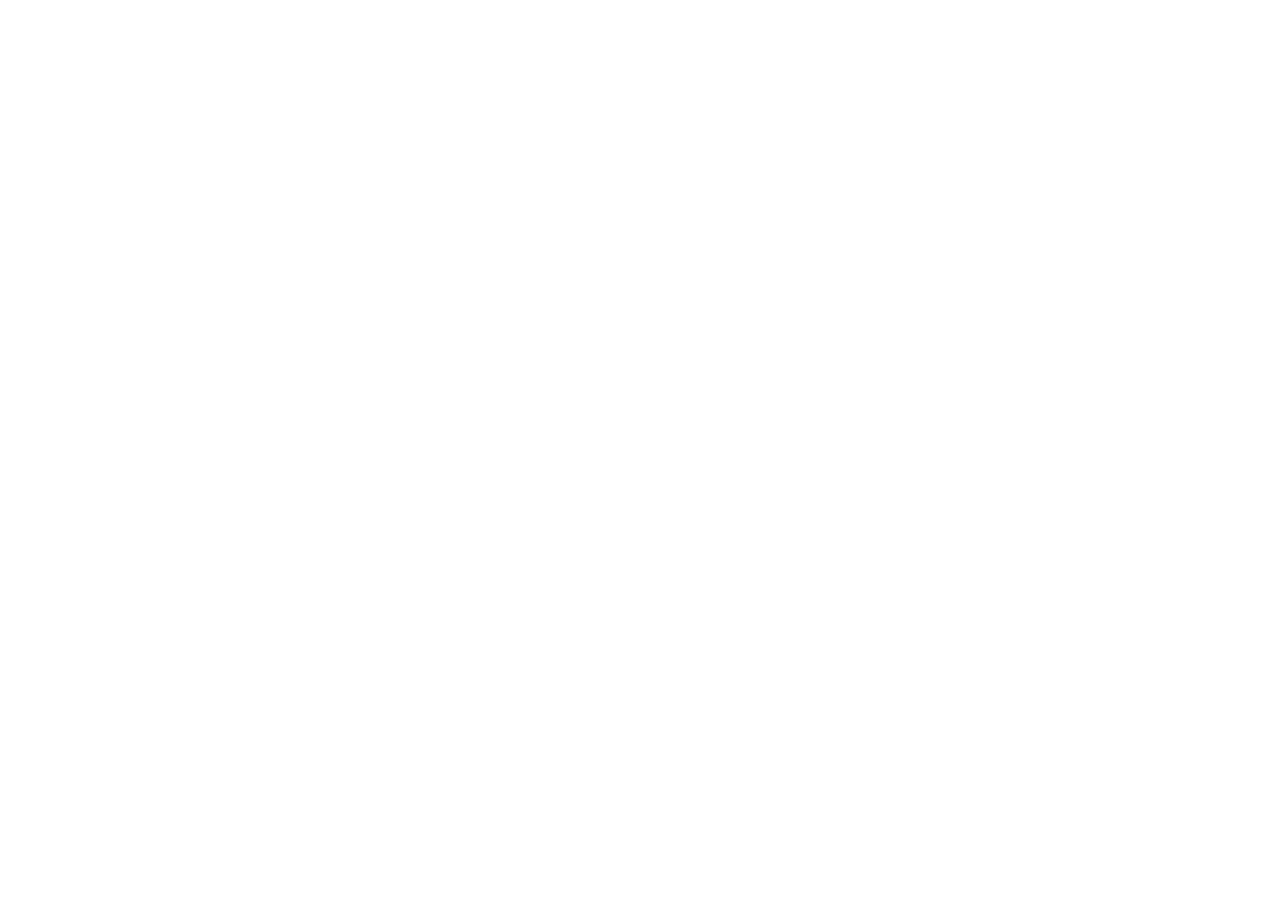
==== index.html @ 4d04b6d3 "refactored structure" ====
<!DOCTYPE html>
<html lang="en">
  <head>
    <meta charset="UTF-8" />
    <meta name="viewport" content="width=device-width, initial-scale=1.0" />
    <link rel="stylesheet" href="./style/main/style.css" />
    <title>Main</title>
  </head>
  <body></body>
</html>
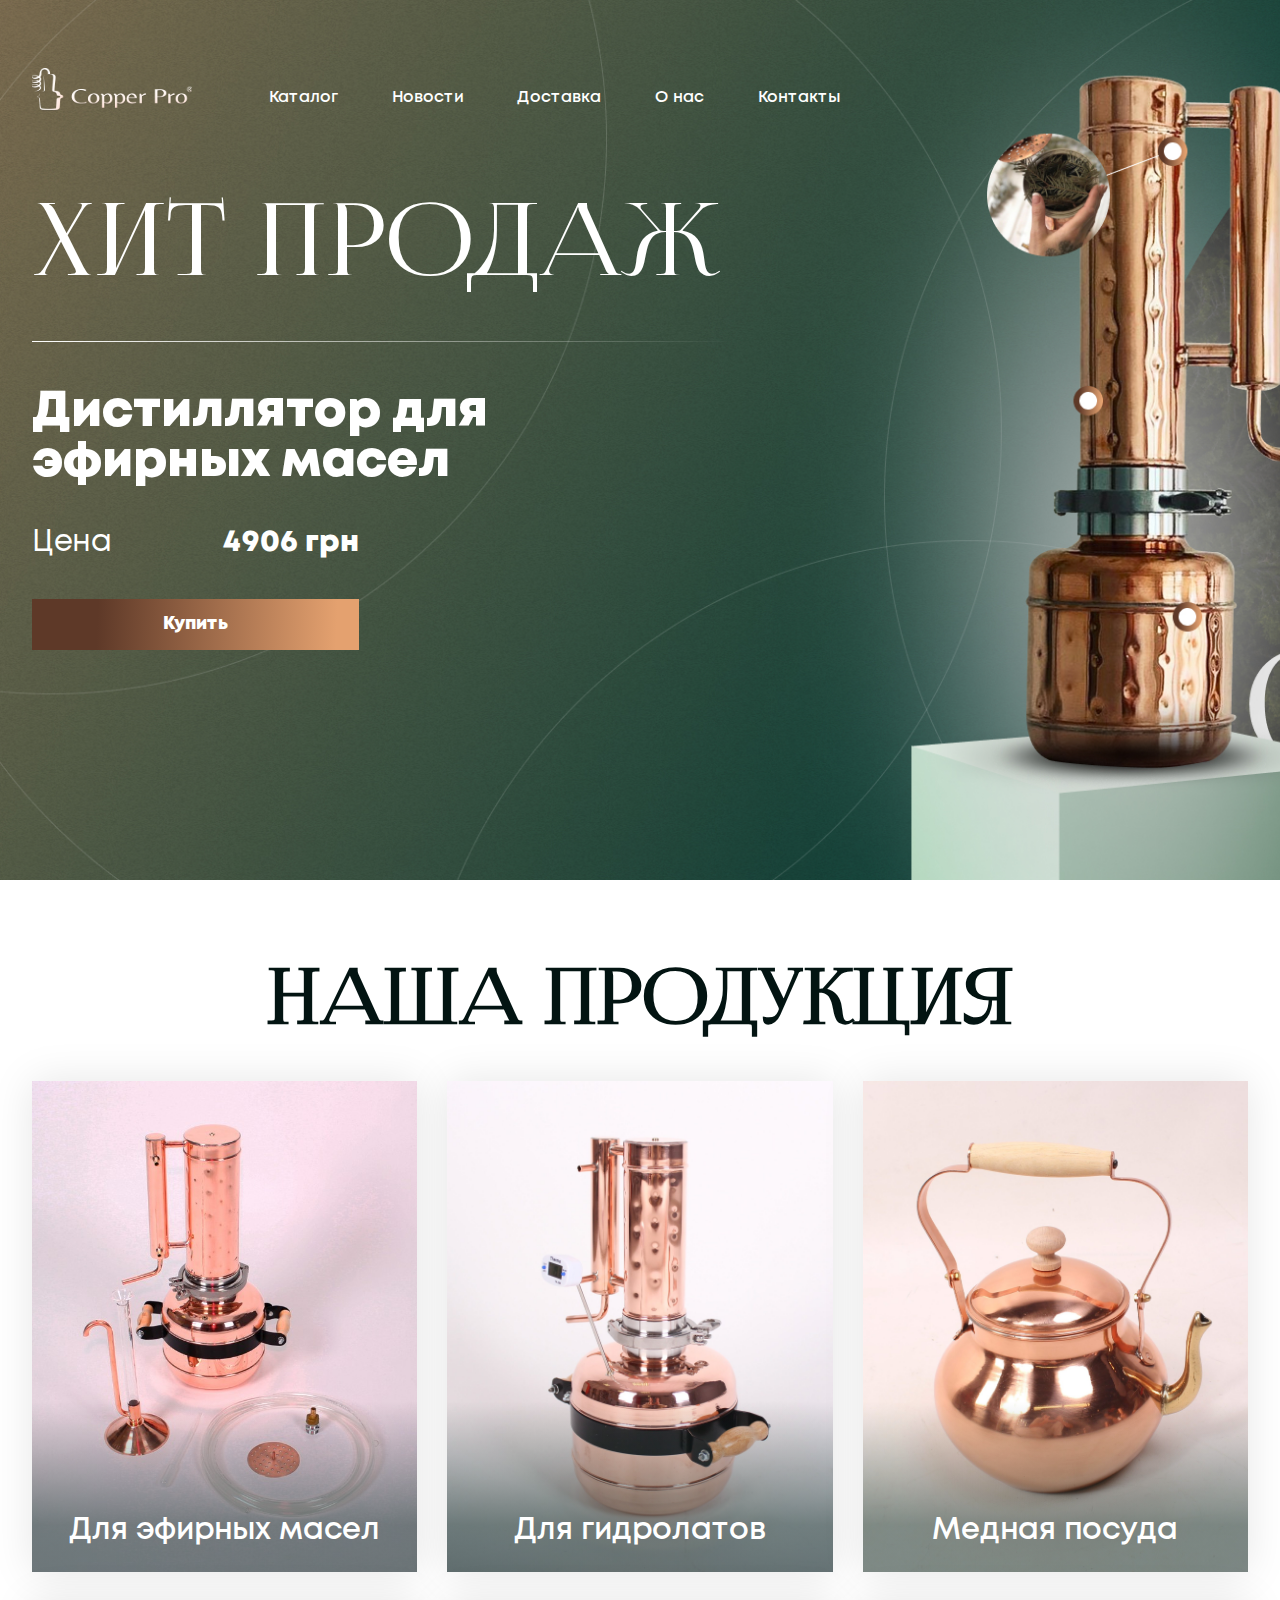
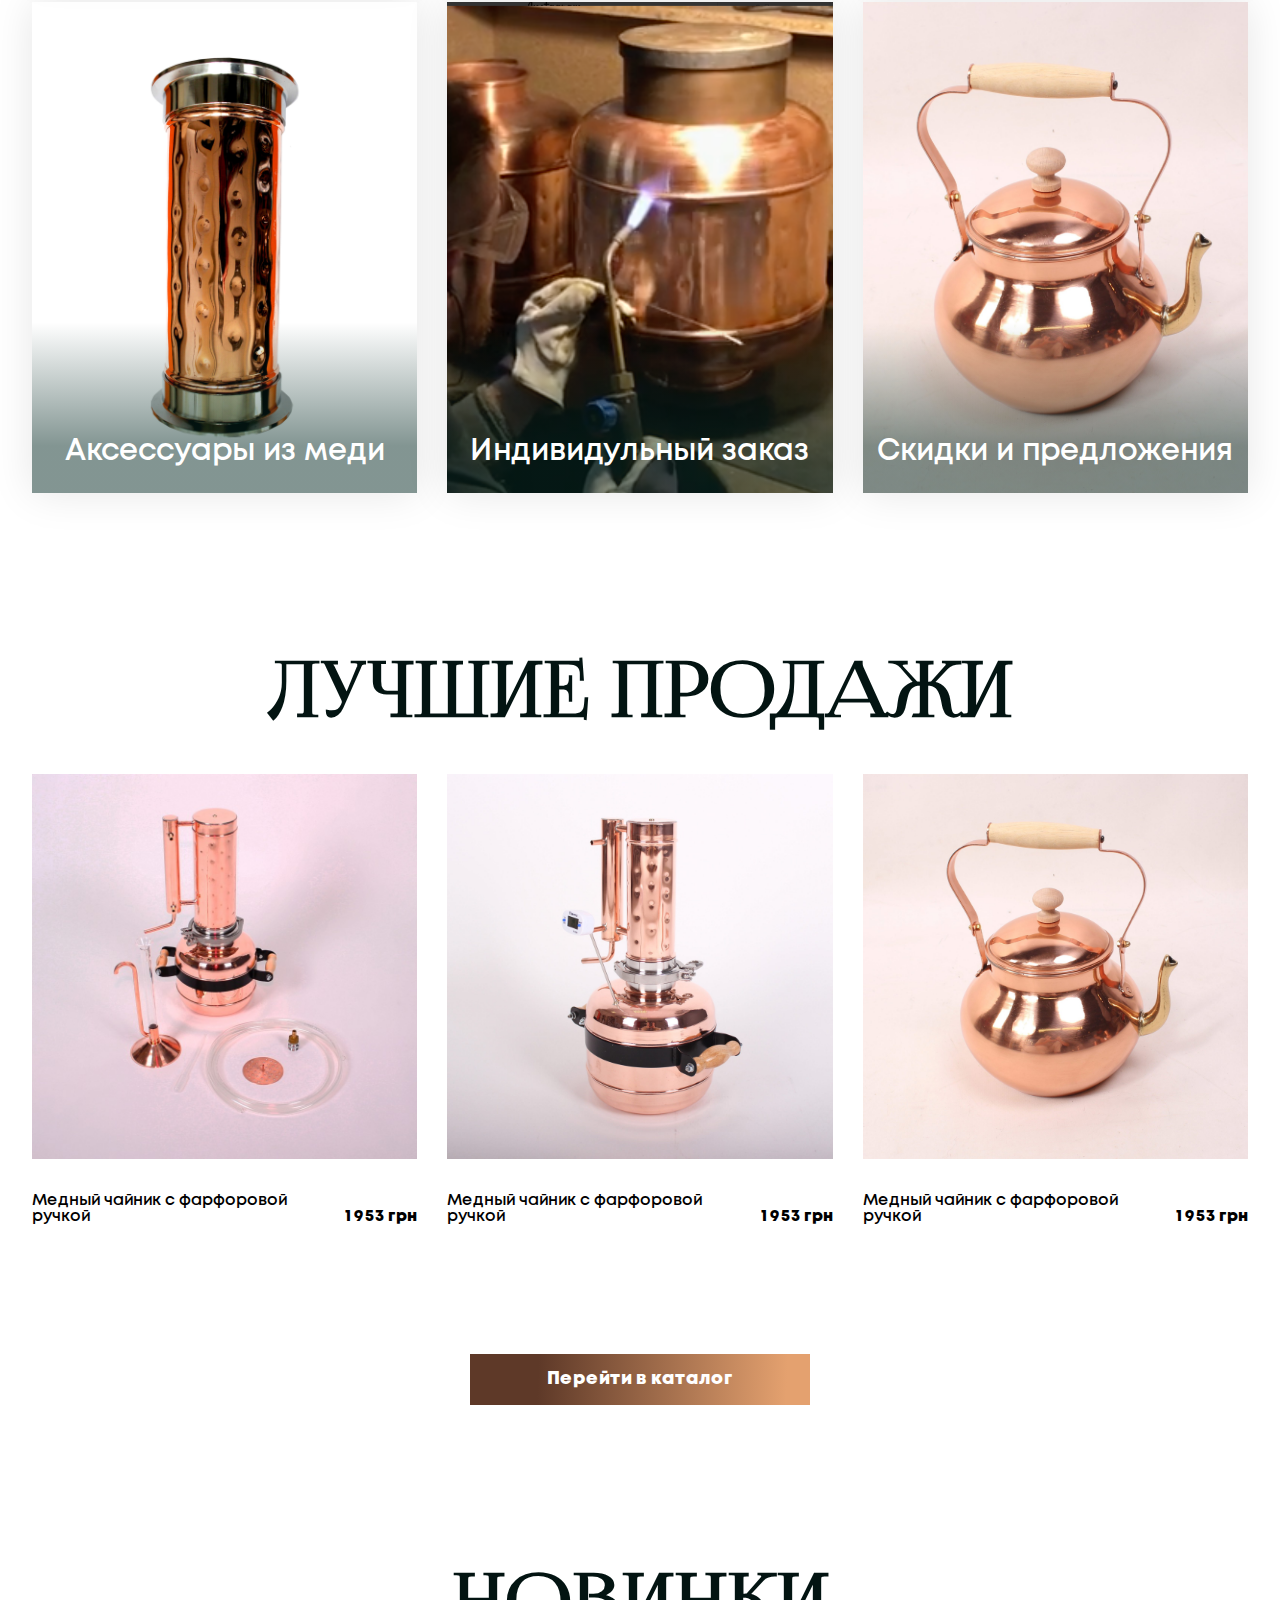
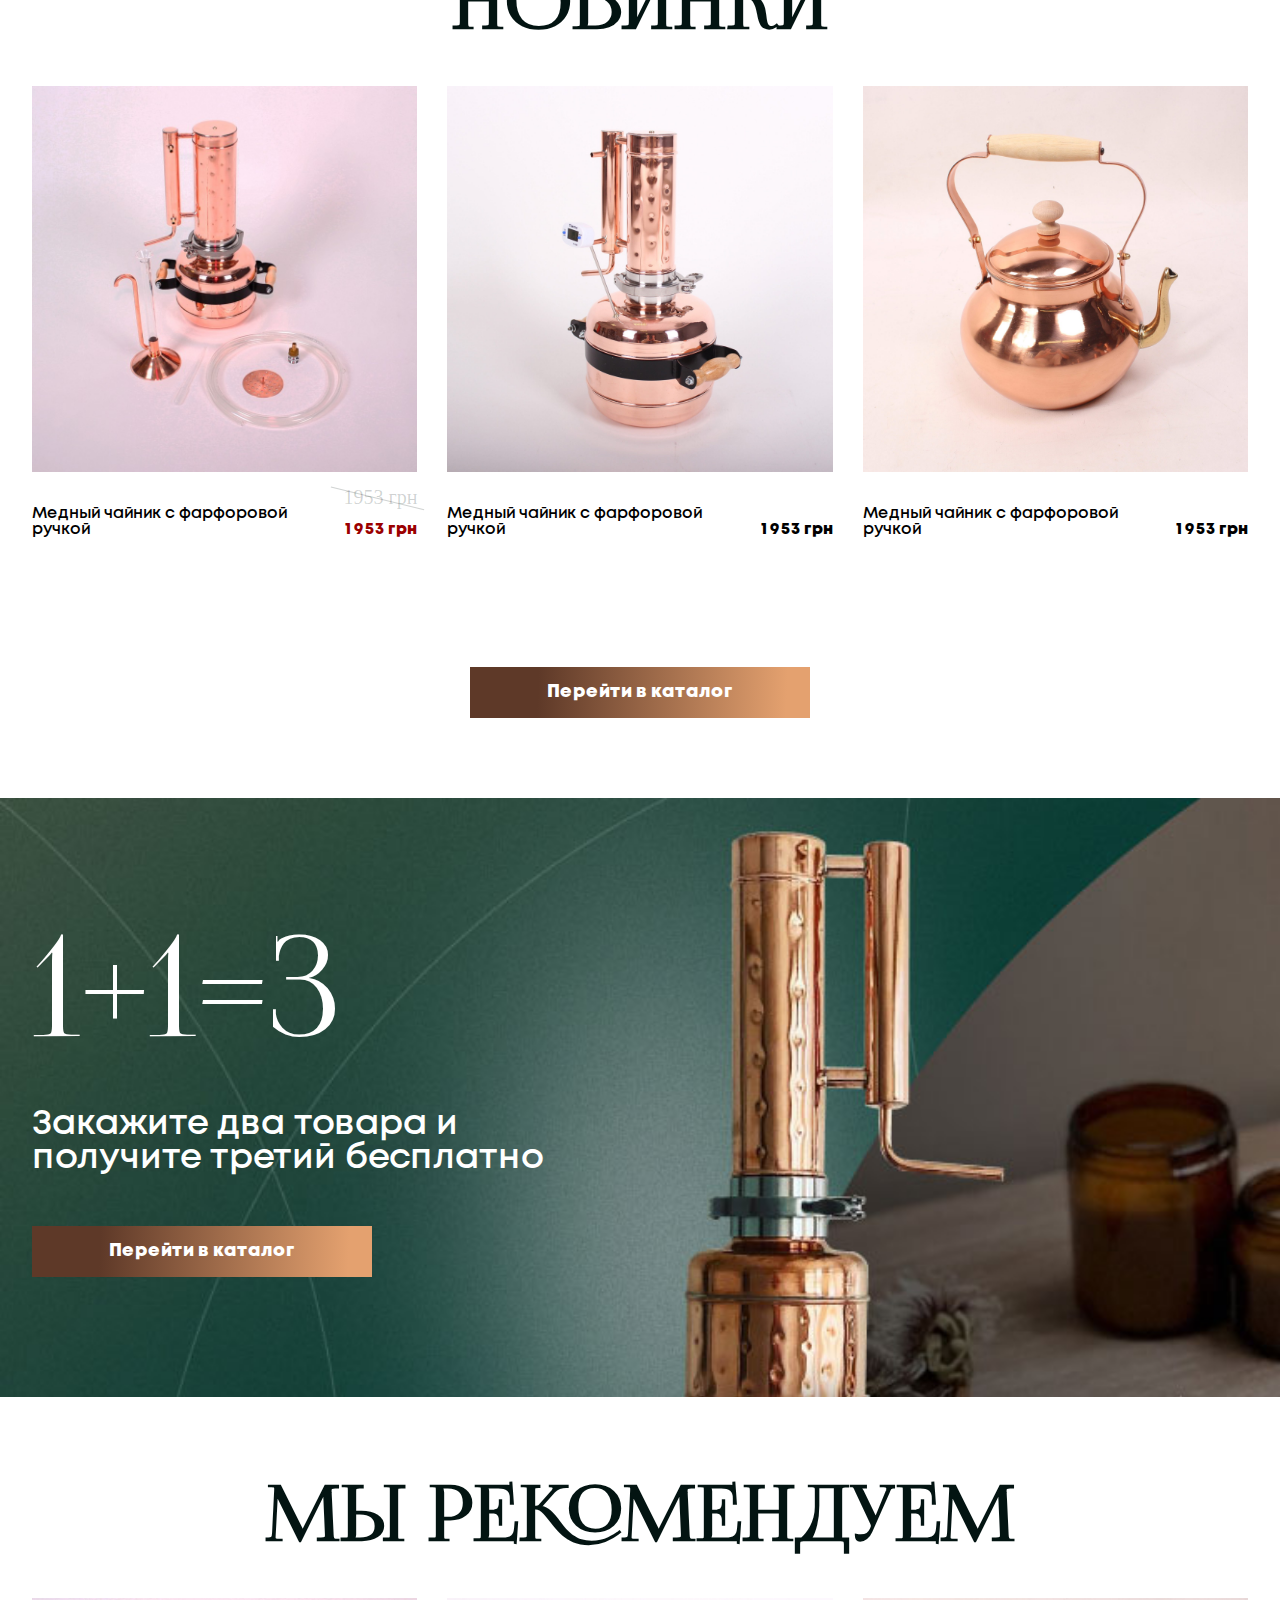
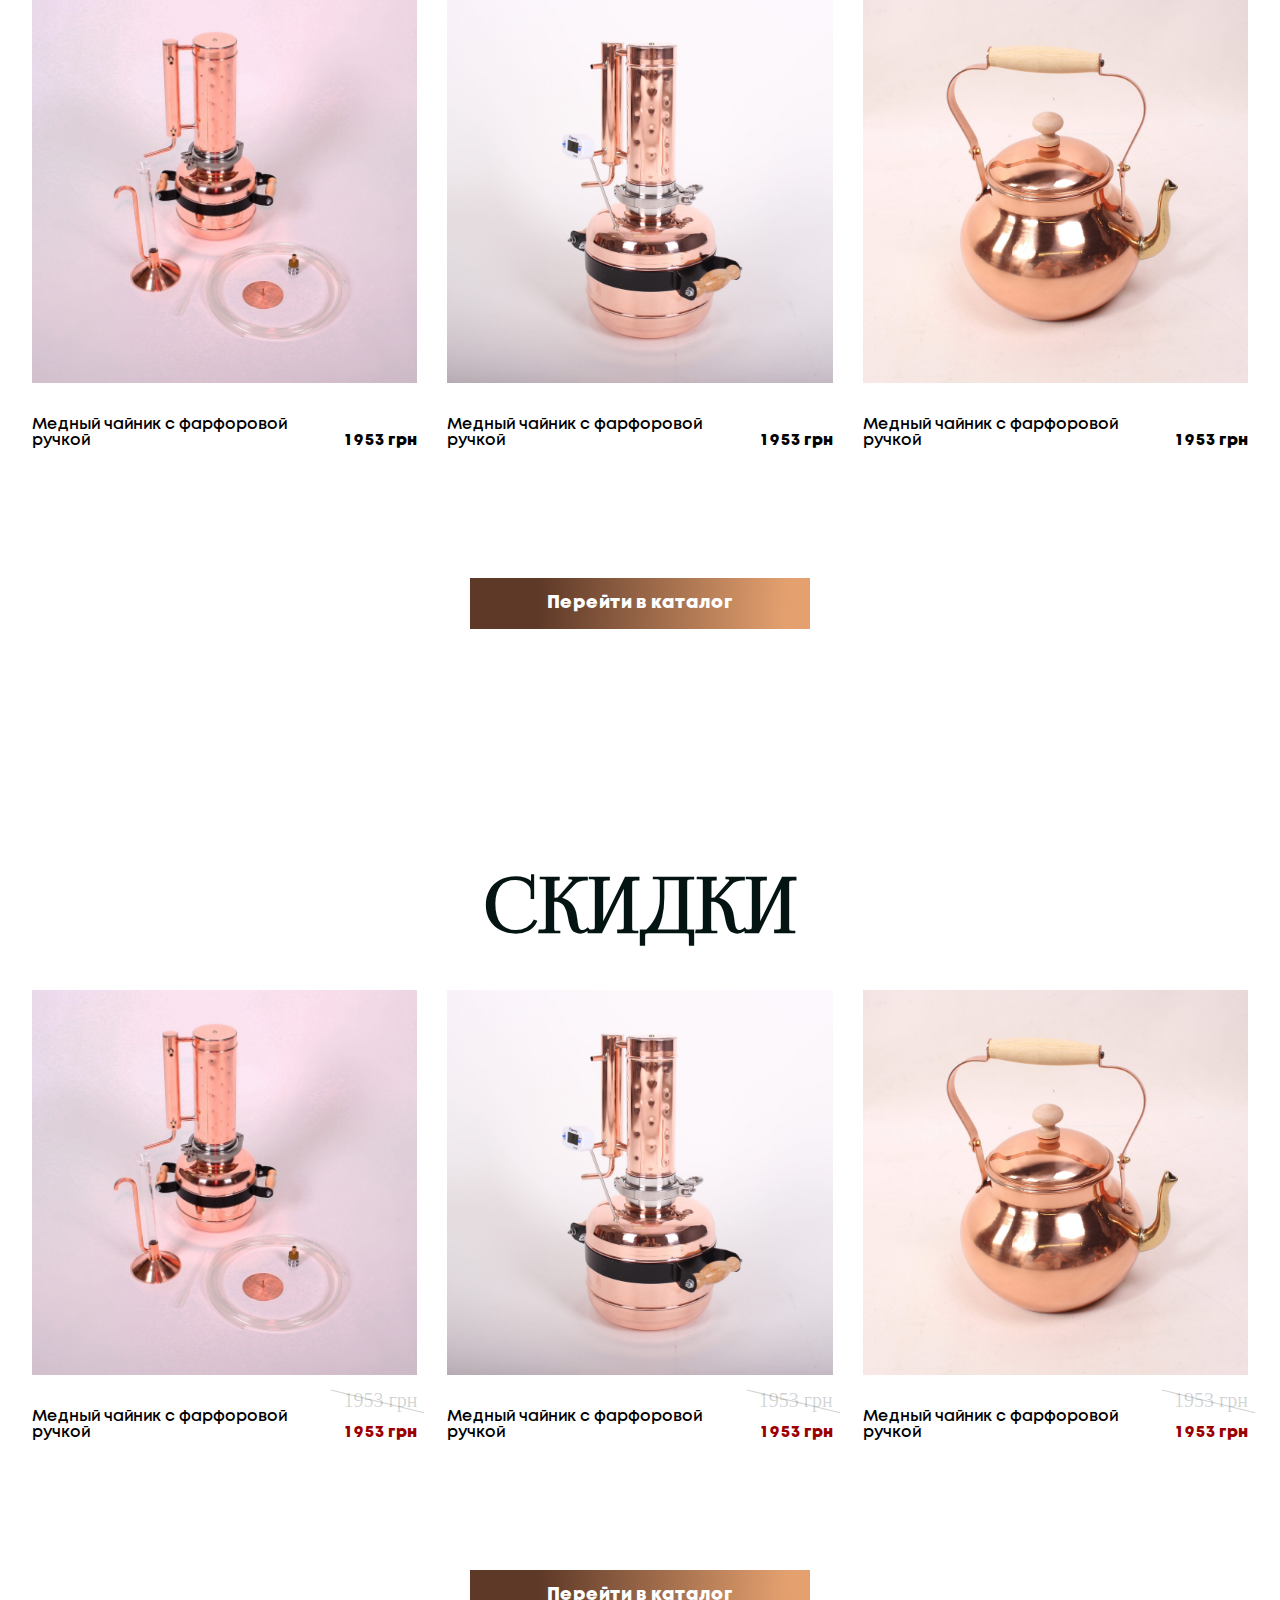
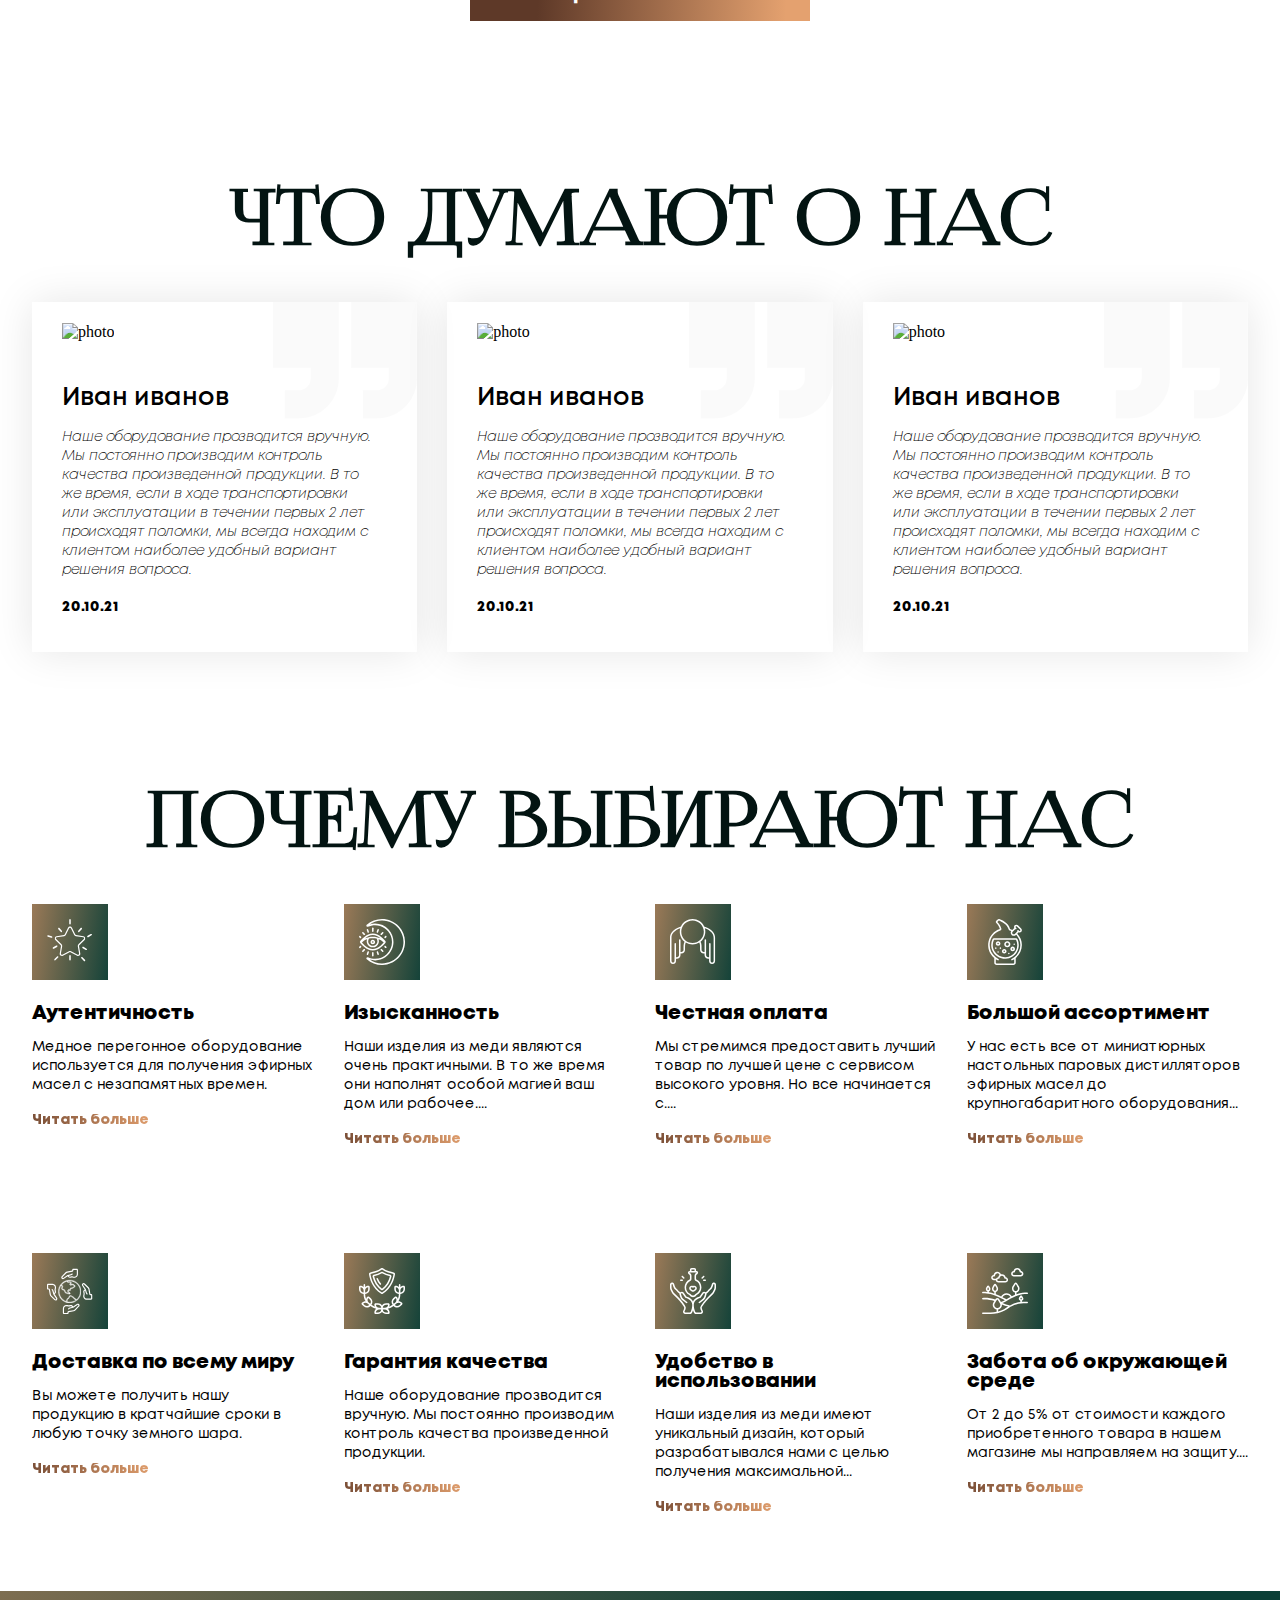
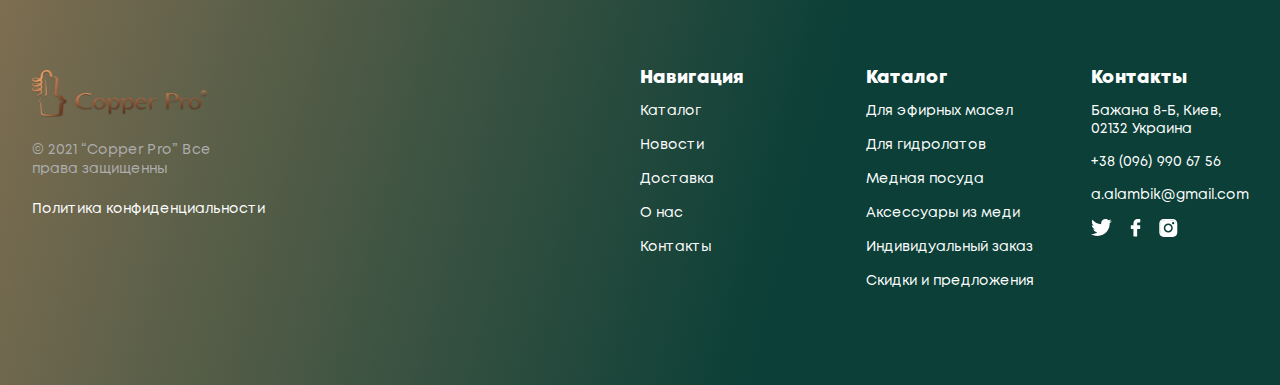
==== commit 47024e5c: "create index page" ====
--- a/index.html
+++ b/index.html
@@ -3,8 +3,440 @@
   <head>
     <meta charset="UTF-8" />
     <meta name="viewport" content="width=device-width, initial-scale=1.0" />
-    <link rel="stylesheet" href="./style/main/style.css" />
-    <title>Main</title>
+    <link rel="stylesheet" href="./assets/style/index/style.css" />
+    <title>Cooper Pro</title>
   </head>
-  <body></body>
+  <body>
+    <header>
+      <nav>
+        <div class="container">
+          <div class="logo">
+            <img src="./assets/image/index/logo-header.svg" alt="logo" />
+          </div>
+          <div class="menu">
+            <a href="#">Каталог</a>
+            <a href="#">Новости</a>
+            <a href="#">Доставка</a>
+            <a href="#">О нас</a>
+            <a href="#">Контакты</a>
+          </div>
+          <div class="burger button">
+            <a href="#"
+              ><img src="./assets/image/index/burger.svg" alt="photo" />
+            </a>
+          </div>
+        </div>
+      </nav>
+      <div class="container">
+        <div class="caption">
+          <div class="title">ХИТ ПРОДАЖ</div>
+          <div class="product">
+            <div class="name">Дистиллятор для эфирных масел</div>
+            <div class="info">
+              <div class="price">Цена <span>4906 грн</span></div>
+              <button class="button">Купить</button>
+            </div>
+          </div>
+        </div>
+      </div>
+    </header>
+    <main>
+      <section class="products">
+        <div class="title"><h2>Наша продукция</h2></div>
+        <div class="container">
+          <div class="catalog">
+            <a href="#"
+              ><img src="./assets/image/index/img1.png" alt="photo" /><span
+                >Для эфирных масел</span
+              ></a
+            >
+            <a href="#"
+              ><img src="./assets/image/index/img2.png" alt="" /><span
+                >Для гидролатов</span
+              ></a
+            >
+            <a href="#"
+              ><img src="./assets/image/index/img3.png" alt="" /><span
+                >Медная посуда</span
+              ></a
+            >
+            <a href="#"
+              ><img src="./assets/image/index/img4.png" alt="" /><span
+                >Аксессуары из меди</span
+              ></a
+            >
+            <a href="#"
+              ><img src="./assets/image/index/img5.png" alt="" /><span
+                >Индивидульный заказ</span
+              ></a
+            >
+            <a href="#"
+              ><img src="./assets/image/index/img3.png" alt="" /><span
+                >Скидки и предложения</span
+              ></a
+            >
+          </div>
+        </div>
+      </section>
+      <section class="sales sales_with_bg">
+        <div class="title"><h2>лучшие продажи</h2></div>
+        <div class="container">
+          <div class="product">
+            <div class="img">
+              <img src="./assets/image/index/img1.png" alt="photo" />
+            </div>
+            <div class="text">
+              <div class="name"><p>Медный чайник с фарфоровой ручкой</p></div>
+              <div class="cost"><p>1 953 грн</p></div>
+            </div>
+          </div>
+          <div class="product">
+            <div class="img">
+              <img src="./assets/image/index/img2.png" alt="photo" />
+            </div>
+            <div class="text">
+              <div class="name"><p>Медный чайник с фарфоровой ручкой</p></div>
+              <div class="cost"><p>1 953 грн</p></div>
+            </div>
+          </div>
+          <div class="product">
+            <div class="img">
+              <img src="./assets/image/index/img3.png" alt="photo" />
+            </div>
+            <div class="text">
+              <div class="name"><p>Медный чайник с фарфоровой ручкой</p></div>
+              <div class="cost"><p>1 953 грн</p></div>
+            </div>
+          </div>
+          <div class="button">
+            <a href="#">Перейти в каталог</a>
+          </div>
+        </div>
+      </section>
+      <section class="sales">
+        <div class="title"><h2>новинки</h2></div>
+        <div class="container">
+          <div class="product">
+            <div class="img">
+              <img src="./assets/image/index/img1.png" alt="photo" />
+            </div>
+            <div class="text">
+              <div class="oldPrice">1953 грн</div>
+              <div class="name"><p>Медный чайник с фарфоровой ручкой</p></div>
+              <div class="cost sale"><p>1 953 грн</p></div>
+            </div>
+          </div>
+          <div class="product">
+            <div class="img">
+              <img src="./assets/image/index/img2.png" alt="photo" />
+            </div>
+            <div class="text">
+              <div class="name"><p>Медный чайник с фарфоровой ручкой</p></div>
+              <div class="cost"><p>1 953 грн</p></div>
+            </div>
+          </div>
+          <div class="product">
+            <div class="img">
+              <img src="./assets/image/index/img3.png" alt="photo" />
+            </div>
+            <div class="text">
+              <div class="name"><p>Медный чайник с фарфоровой ручкой</p></div>
+              <div class="cost"><p>1 953 грн</p></div>
+            </div>
+          </div>
+          <div class="button">
+            <a href="#">Перейти в каталог</a>
+          </div>
+        </div>
+      </section>
+      <section class="banner-offer">
+        <div class="container">
+          <div class="caption">1+1=3</div>
+          <div class="text">
+            <p>Закажите два товара и получите третий бесплатно</p>
+          </div>
+          <div class="button">
+            <a href="#">Перейти в каталог</a>
+          </div>
+        </div>
+      </section>
+      <section class="sales">
+        <div class="title"><h2>мы рекомендуем</h2></div>
+        <div class="container">
+          <div class="product">
+            <div class="img">
+              <img src="./assets/image/index/img1.png" alt="photo" />
+            </div>
+            <div class="text">
+              <div class="name"><p>Медный чайник с фарфоровой ручкой</p></div>
+              <div class="cost"><p>1 953 грн</p></div>
+            </div>
+          </div>
+          <div class="product">
+            <div class="img">
+              <img src="./assets/image/index/img2.png" alt="photo" />
+            </div>
+            <div class="text">
+              <div class="name"><p>Медный чайник с фарфоровой ручкой</p></div>
+              <div class="cost"><p>1 953 грн</p></div>
+            </div>
+          </div>
+          <div class="product">
+            <div class="img">
+              <img src="./assets/image/index/img3.png" alt="photo" />
+            </div>
+            <div class="text">
+              <div class="name"><p>Медный чайник с фарфоровой ручкой</p></div>
+              <div class="cost"><p>1 953 грн</p></div>
+            </div>
+          </div>
+          <div class="button">
+            <a href="#">Перейти в каталог</a>
+          </div>
+        </div>
+      </section>
+      <section class="sales sales_with_bg">
+        <div class="title"><h2>скидки</h2></div>
+        <div class="container">
+          <div class="product">
+            <div class="img">
+              <img src="./assets/image/index/img1.png" alt="photo" />
+            </div>
+
+            <div class="text">
+              <div class="oldPrice">1953 грн</div>
+              <div class="name"><p>Медный чайник с фарфоровой ручкой</p></div>
+              <div class="cost sale"><p>1 953 грн</p></div>
+            </div>
+          </div>
+          <div class="product">
+            <div class="img">
+              <img src="./assets/image/index/img2.png" alt="photo" />
+            </div>
+
+            <div class="text">
+              <div class="oldPrice">1953 грн</div>
+              <div class="name"><p>Медный чайник с фарфоровой ручкой</p></div>
+              <div class="cost sale"><p>1 953 грн</p></div>
+            </div>
+          </div>
+          <div class="product">
+            <div class="img">
+              <img src="./assets/image/index/img3.png" alt="photo" />
+            </div>
+
+            <div class="text">
+              <div class="oldPrice">1953 грн</div>
+              <div class="name"><p>Медный чайник с фарфоровой ручкой</p></div>
+              <div class="cost sale"><p>1 953 грн</p></div>
+            </div>
+          </div>
+          <div class="button">
+            <a href="#">Перейти в каталог</a>
+          </div>
+        </div>
+      </section>
+      <section class="testimonials">
+        <div class="title"><h2>что думают о нас</h2></div>
+        <div class="container">
+          <div class="testimonial">
+            <div class="photo">
+              <img src="./assets/image/index/testimonial.jpeg" alt="photo" />
+            </div>
+            <p>Иван иванов</p>
+            <span
+              >Наше оборудование прозводится вручную. Мы постоянно производим
+              контроль качества произведенной продукции. В то же время, если в
+              ходе транспортировки или эксплуатации в течении первых 2 лет
+              происходят поломки, мы всегда находим с клиентом наиболее удобный
+              вариант решения вопроса.
+            </span>
+            <div class="data"><p>20.10.21</p></div>
+          </div>
+          <div class="testimonial">
+            <div class="photo">
+              <img src="./assets/image/index/testimonial.jpeg" alt="photo" />
+            </div>
+            <p>Иван иванов</p>
+            <span
+              >Наше оборудование прозводится вручную. Мы постоянно производим
+              контроль качества произведенной продукции. В то же время, если в
+              ходе транспортировки или эксплуатации в течении первых 2 лет
+              происходят поломки, мы всегда находим с клиентом наиболее удобный
+              вариант решения вопроса.
+            </span>
+            <div class="data"><p>20.10.21</p></div>
+          </div>
+          <div class="testimonial">
+            <div class="photo">
+              <img src="./assets/image/index/testimonial.jpeg" alt="photo" />
+            </div>
+            <p>Иван иванов</p>
+            <span
+              >Наше оборудование прозводится вручную. Мы постоянно производим
+              контроль качества произведенной продукции. В то же время, если в
+              ходе транспортировки или эксплуатации в течении первых 2 лет
+              происходят поломки, мы всегда находим с клиентом наиболее удобный
+              вариант решения вопроса.
+            </span>
+            <div class="data"><p>20.10.21</p></div>
+          </div>
+        </div>
+      </section>
+      <section class="why">
+        <div class="title"><h2>почему выбирают нас</h2></div>
+        <div class="container">
+          <div class="group">
+            <div class="img">
+              <img src="./assets/image/index/why1.svg" alt="photo" />
+            </div>
+            <p>Аутентичность</p>
+            <span
+              >Медное перегонное оборудование используется для получения эфирных
+              масел с незапамятных времен.</span
+            >
+            <div class="link">
+              <a href="#">Читать больше</a>
+            </div>
+          </div>
+          <div class="group">
+            <div class="img">
+              <img src="./assets/image/index/why2.svg" alt="photo" />
+            </div>
+            <p>Изысканность</p>
+            <span
+              >Наши изделия из меди являются очень практичными. В то же время
+              они наполнят особой магией ваш дом или рабочее....</span
+            >
+            <div class="link">
+              <a href="#">Читать больше</a>
+            </div>
+          </div>
+          <div class="group">
+            <div class="img">
+              <img src="./assets/image/index/why3.svg" alt="photo" />
+            </div>
+            <p>Честная оплата</p>
+            <span
+              >Мы стремимся предоставить лучший товар по лучшей цене с сервисом
+              высокого уровня. Но все начинается c....
+            </span>
+            <div class="link">
+              <a href="#">Читать больше</a>
+            </div>
+          </div>
+          <div class="group">
+            <div class="img">
+              <img src="./assets/image/index/why4.svg" alt="photo" />
+            </div>
+            <p>Большой ассортимент</p>
+            <span
+              >У нас есть все от миниатюрных настольных паровых дистилляторов
+              эфирных масел до крупногабаритного оборудования...
+            </span>
+            <div class="link">
+              <a href="#">Читать больше</a>
+            </div>
+          </div>
+          <div class="group">
+            <div class="img">
+              <img src="./assets/image/index/why5.svg" alt="photo" />
+            </div>
+            <p>Доставка по всему миру</p>
+            <span
+              >Вы можете получить нашу продукцию в кратчайшие сроки в любую
+              точку земного шара.
+            </span>
+            <div class="link">
+              <a href="#">Читать больше</a>
+            </div>
+          </div>
+          <div class="group">
+            <div class="img">
+              <img src="./assets/image/index/why6.svg" alt="photo" />
+            </div>
+            <p>Гарантия качества</p>
+            <span
+              >Наше оборудование прозводится вручную. Мы постоянно производим
+              контроль качества произведенной продукции.
+            </span>
+            <div class="link">
+              <a href="#">Читать больше</a>
+            </div>
+          </div>
+          <div class="group">
+            <div class="img">
+              <img src="./assets/image/index/why7.svg" alt="photo" />
+            </div>
+            <p>Удобство в использовании</p>
+            <span
+              >Наши изделия из меди имеют уникальный дизайн, который
+              разрабатывался нами с целью получения максимальной...</span
+            >
+            <div class="link">
+              <a href="#">Читать больше</a>
+            </div>
+          </div>
+          <div class="group">
+            <div class="img">
+              <img src="./assets/image/index/why8.svg" alt="photo" />
+            </div>
+            <p>Забота об окружающей среде</p>
+            <span
+              >От 2 до 5% от стоимости каждого приобретенного товара в нашем
+              магазине мы направляем на защиту....
+            </span>
+            <div class="link">
+              <a href="#">Читать больше</a>
+            </div>
+          </div>
+        </div>
+      </section>
+    </main>
+    <footer>
+      <div class="container">
+        <div class="logo">
+          <div class="img">
+            <img src="./assets/image/index/logo.png" alt="logo" />
+          </div>
+          <div class="text"><p>© 2021 “Copper Pro” Все права защищенны</p></div>
+          <div class="link"><a href="#">Политика конфиденциальности</a></div>
+        </div>
+        <div class="nav">
+          <p>Навигация</p>
+          <a href="#">Каталог</a>
+          <a href="#">Новости</a>
+          <a href="#">Доставка</a>
+          <a href="#">О нас</a>
+          <a href="#">Контакты</a>
+        </div>
+        <div class="catalog">
+          <p>Каталог</p>
+          <a href="#">Для эфирных масел</a>
+          <a href="#">Для гидролатов</a>
+          <a href="#">Медная посуда</a>
+          <a href="#">Аксессуары из меди</a>
+          <a href="#">Индивидуальный заказ</a>
+          <a href="#">Скидки и предложения</a>
+        </div>
+        <div class="contacts">
+          <p>Контакты</p>
+          <span>Бажана 8-Б, Киев, 02132 Украина</span>
+          <span>+38 (096) 990 67 56</span>
+          <span>a.alambik@gmail.com</span>
+          <div class="social">
+            <a href="#"
+              ><img src="./assets/image/index/twit.svg" alt="photo"
+            /></a>
+            <a href="#"
+              ><img src="./assets/image/index/facebook.svg" alt="photo"
+            /></a>
+            <a href="#"
+              ><img src="./assets/image/index/inst.svg" alt="photo"
+            /></a>
+          </div>
+        </div>
+      </div>
+    </footer>
+  </body>
 </html>
--- a/assets/style/index/style.css
+++ b/assets/style/index/style.css
@@ -0,0 +1,819 @@
+@font-face {
+  font-family: "Mont";
+  src: url(../../fonts/Mont/Mont-Regular.ttf) format("truetype");
+  font-weight: normal;
+  font-style: normal;
+}
+@font-face {
+  font-family: "Mont";
+  src: url(../../fonts/Mont/Mont-Light.ttf) format("truetype");
+  font-weight: 300;
+  font-style: normal;
+}
+@font-face {
+  font-family: "Mont";
+  src: url(../../fonts/Mont/Mont-LightItalic.ttf) format("truetype");
+  font-weight: 300;
+  font-style: italic;
+}
+@font-face {
+  font-family: "Mont";
+  font-weight: 600;
+  font-style: normal;
+  src: url(../../fonts/Mont/Mont-SemiBold.ttf) format("truetype");
+}
+@font-face {
+  font-family: "Mont";
+  font-weight: 800;
+  font-style: normal;
+  src: url(../../fonts/Mont/Mont-Heavy.ttf) format("truetype");
+}
+@font-face {
+  font-family: "Mont";
+  font-weight: bold;
+  font-style: normal;
+  src: url(../../fonts/Mont/Mont-Bold.ttf) format("truetype");
+}
+@font-face {
+  font-family: "Lighthaus";
+  font-weight: 400;
+  font-style: normal;
+  src: url(../../fonts/lighthaus/Lighthaus.ttf) format("truetype");
+}
+header {
+  background: url("../../image/index/banner-bg.jpeg") no-repeat;
+  background-size: cover;
+  padding-top: 68px;
+}
+@media (max-width: 600px) {
+  header {
+    padding-top: 30px;
+    background: url("../../image/index/mobile-banner-bg.jpeg") no-repeat;
+    background-size: 100%;
+    background-position: bottom;
+  }
+}
+header nav .container {
+  display: flex;
+  align-items: center;
+}
+@media (max-width: 900px) {
+  header nav .container {
+    justify-content: space-between;
+  }
+}
+header nav .container .logo {
+  width: 160px;
+  height: 43px;
+  margin-right: 77px;
+}
+header nav .container .logo img {
+  width: 100%;
+  height: 100%;
+  background-size: cover;
+  background-repeat: no-repeat;
+}
+header nav .container .menu {
+  padding-top: 15px;
+}
+@media (max-width: 900px) {
+  header nav .container .menu {
+    display: none;
+  }
+}
+header nav .container .menu a {
+  text-decoration: none;
+  color: white;
+  margin-right: 50px;
+  font-family: "Mont";
+  font-size: 16px;
+  line-height: 15px;
+  font-weight: 600;
+}
+header nav .container .menu a:hover {
+  cursor: pointer;
+  text-decoration: underline;
+  color: transparent;
+  -webkit-background-clip: text;
+  background-clip: text;
+  background-image: linear-gradient(92.09deg, #5e3928 -79.4%, #e4a16f 84.12%);
+}
+header nav .container .burger {
+  display: none;
+}
+@media (max-width: 900px) {
+  header nav .container .burger {
+    display: block;
+    background-image: linear-gradient(92.09deg, #5e3928 -79.4%, #e4a16f 84.12%);
+    padding: 8px 20px 8px 10px;
+    margin-right: -11px;
+  }
+  header nav .container .burger img {
+    width: 20px;
+    height: 20px;
+  }
+}
+header .caption {
+  max-width: 700px;
+  padding-bottom: 230px;
+}
+@media (max-width: 600px) {
+  header .caption {
+    padding-bottom: 353px;
+    max-width: 230px;
+  }
+}
+header .caption .button {
+  display: block;
+  width: 100%;
+  text-decoration: none;
+  font-family: "Mont";
+  font-size: 18px;
+  line-height: 17px;
+  font-weight: 800;
+  text-align: center;
+  color: white;
+  padding: 17px 77px;
+  background: linear-gradient(92.18deg, #5e3928 20.13%, #e4a16f 92.93%);
+  border: none;
+}
+@media (max-width: 600px) {
+  header .caption .button {
+    max-width: 155px;
+    display: flex;
+    align-items: center;
+    justify-content: center;
+  }
+}
+header .caption .title {
+  padding-bottom: 50px;
+  text-align: left;
+  color: white;
+  font-family: "Lighthaus";
+  font-size: 100px;
+  line-height: 1;
+  font-weight: 400;
+  border-bottom: 1px solid;
+  border-image-source: linear-gradient(90deg, #ffffff -0.02%, rgba(255, 255, 255, 0) 100.02%);
+  border-image-slice: 1;
+}
+@media (max-width: 1024px) {
+  header .caption .title {
+    font-family: "Lighthaus";
+    font-size: 60px;
+    line-height: 69px;
+    font-weight: 400;
+  }
+}
+@media (max-width: 600px) {
+  header .caption .title {
+    font-family: "Lighthaus";
+    font-size: 30px;
+    line-height: 34px;
+    font-weight: 400;
+    padding: 55px 0 20px 0;
+    margin-bottom: 15px;
+  }
+}
+header .caption .product .name {
+  font-family: "Mont";
+  font-size: 50px;
+  line-height: 1;
+  font-weight: 800;
+  color: white;
+  margin-bottom: 40px;
+}
+@media (max-width: 1024px) {
+  header .caption .product .name {
+    font-family: "Mont";
+    font-size: 30px;
+    line-height: 38px;
+    font-weight: 800;
+    max-width: 357px;
+  }
+}
+@media (max-width: 600px) {
+  header .caption .product .name {
+    font-family: "Mont";
+    font-size: 20px;
+    line-height: 25px;
+    font-weight: 800;
+    max-width: 188px;
+    margin-bottom: 15px;
+  }
+}
+header .caption .product .info {
+  max-width: 327px;
+}
+@media (max-width: 600px) {
+  header .caption .product .info {
+    max-width: 250px;
+  }
+}
+header .caption .product .info .price {
+  display: flex;
+  justify-content: space-between;
+  align-items: center;
+  width: 100%;
+  margin-bottom: 41px;
+  color: white;
+  font-family: "Mont";
+  font-size: 30px;
+  line-height: 1;
+  font-weight: 400;
+}
+@media (max-width: 1024px) {
+  header .caption .product .info .price {
+    font-family: "Mont";
+    font-size: 24px;
+    line-height: 23px;
+    font-weight: 300;
+  }
+}
+@media (max-width: 600px) {
+  header .caption .product .info .price {
+    font-family: "Mont";
+    font-size: 16px;
+    line-height: 15px;
+    font-weight: 300;
+  }
+}
+header .caption .product .info .price span {
+  margin-left: 109px;
+  font-family: "Mont";
+  font-size: 30px;
+  line-height: 1;
+  font-weight: 800;
+}
+@media (max-width: 1024px) {
+  header .caption .product .info .price span {
+    font-family: "Mont";
+    font-size: 24px;
+    line-height: 23px;
+    font-weight: 800;
+  }
+}
+@media (max-width: 600px) {
+  header .caption .product .info .price span {
+    font-family: "Mont";
+    font-size: 16px;
+    line-height: 15px;
+    font-weight: 800;
+  }
+}
+
+main .products .catalog {
+  display: grid;
+  grid-template-columns: repeat(3, 1fr);
+  gap: 30px;
+  margin-bottom: 80px;
+}
+@media (max-width: 600px) {
+  main .products .catalog {
+    grid-template-columns: repeat(2, 1fr);
+    gap: 20px;
+    margin-bottom: 40px;
+  }
+}
+main .products .catalog a {
+  box-shadow: 0px 0px 40px 0px rgba(0, 0, 0, 0.1019607843);
+  transition: 0.3s;
+  position: relative;
+  text-align: center;
+  height: 491px;
+}
+main .products .catalog a img {
+  width: 100%;
+  height: 100%;
+  -o-object-fit: cover;
+     object-fit: cover;
+}
+main .products .catalog a span {
+  background: linear-gradient(180deg, rgba(7, 44, 38, 0) 16.71%, rgba(7, 44, 38, 0.5) 77.04%);
+  min-height: 205px;
+  position: absolute;
+  bottom: 0;
+  left: 0;
+  display: flex;
+  justify-content: center;
+  align-items: flex-end;
+  padding-bottom: 27px;
+  width: 100%;
+  font-family: "Mont";
+  font-size: 30px;
+  line-height: 29px;
+  font-weight: 600;
+  color: white;
+}
+@media (max-width: 900px) {
+  main .products .catalog a span {
+    font-family: "Mont";
+    font-size: 20px;
+    line-height: 16px;
+    font-weight: 600;
+  }
+}
+@media (max-width: 600px) {
+  main .products .catalog a span {
+    font-family: "Mont";
+    font-size: 12px;
+    line-height: 12px;
+    font-weight: 600;
+  }
+}
+main .products .catalog a:nth-child(4) {
+  overflow: hidden;
+}
+main .products .catalog a:nth-child(4) img {
+  transform: rotate(-90deg);
+}
+main .products .catalog a:hover {
+  box-shadow: 0px 0px 70px 0px rgba(0, 0, 0, 0.2);
+}
+main .banner-offer {
+  background: url("../../image/index/banner-bg-2.jpeg") no-repeat;
+  background-size: cover;
+  background-position: 100%;
+  padding-top: 120px;
+}
+@media (max-width: 1690px) {
+  main .banner-offer {
+    background: url("../../image/index/tablet-banner-bg-2.jpg") no-repeat;
+    background-size: cover;
+  }
+}
+@media (max-width: 600px) {
+  main .banner-offer {
+    background: url("../../image/index/mobile-banner-bg-2.jpeg") no-repeat;
+    background-size: 100%;
+    padding-top: 55px;
+  }
+}
+main .banner-offer .container .caption {
+  font-family: "Lighthaus";
+  font-size: 140px;
+  line-height: 1;
+  font-weight: 400;
+  color: white;
+  margin-bottom: 50px;
+}
+@media (max-width: 600px) {
+  main .banner-offer .container .caption {
+    margin-bottom: 20px;
+  }
+}
+main .banner-offer .container .text {
+  font-family: "Mont";
+  font-size: 35px;
+  line-height: 34px;
+  font-weight: 600;
+  max-width: 533px;
+  color: white;
+  margin-bottom: 50px;
+}
+@media (max-width: 600px) {
+  main .banner-offer .container .text {
+    margin-bottom: 20px;
+    font-family: "Mont";
+    font-size: 14px;
+    line-height: 1;
+    font-weight: 600;
+    max-width: 165px;
+  }
+}
+main .banner-offer .container .button {
+  display: flex;
+  padding-bottom: 80px;
+}
+@media (max-width: 1690px) {
+  main .banner-offer .container .button {
+    padding-bottom: 120px;
+  }
+}
+@media (max-width: 600px) {
+  main .banner-offer .container .button {
+    padding-bottom: 256px;
+  }
+}
+main .banner-offer .container .button a {
+  display: block;
+  text-decoration: none;
+  font-family: "Mont";
+  font-size: 18px;
+  line-height: 17px;
+  font-weight: 800;
+  text-align: center;
+  color: white;
+  padding: 17px 77px;
+  background: linear-gradient(92.18deg, #5e3928 20.13%, #e4a16f 92.93%);
+}
+main .sales_with_bg {
+  background: url("../../image/index/bg-sep.png") no-repeat;
+  background-size: cover;
+}
+main .sales_with_bg .title {
+  padding-top: 80px;
+}
+main .sales .container {
+  display: grid;
+  grid-template-columns: repeat(3, 1fr);
+  gap: 30px;
+}
+@media (max-width: 1024px) {
+  main .sales .container {
+    grid-template-columns: repeat(2, 1fr);
+  }
+}
+@media (max-width: 600px) {
+  main .sales .container {
+    grid-template-columns: 1fr;
+    gap: unset;
+  }
+}
+main .sales .container .product {
+  padding-bottom: 99px;
+}
+@media (max-width: 1024px) {
+  main .sales .container .product:nth-child(1) {
+    display: none;
+    width: 50%;
+  }
+}
+@media (max-width: 600px) {
+  main .sales .container .product {
+    grid-column: 1;
+  }
+}
+main .sales .container .product .priceFlex {
+  text-align: right;
+  font-family: "Mont";
+  font-size: 20px;
+  line-height: 19px;
+  font-weight: 600;
+}
+main .sales .container .product .img {
+  padding-bottom: 30px;
+  width: 100%;
+}
+main .sales .container .product .img img {
+  width: 100%;
+  height: 100%;
+  -o-object-fit: cover;
+     object-fit: cover;
+}
+main .sales .container .product .text {
+  position: relative;
+  display: flex;
+  flex-direction: row;
+  justify-content: space-between;
+}
+main .sales .container .product .text .name {
+  flex-basis: 257px;
+}
+main .sales .container .product .text .name p {
+  font-family: "Mont";
+  font-size: 20px;
+  line-height: 19px;
+  font-weight: 600;
+}
+@media (max-width: 1300px) {
+  main .sales .container .product .text .name p {
+    font-family: "Mont";
+    font-size: 16px;
+    line-height: 1;
+    font-weight: 600;
+  }
+}
+@media (max-width: 800px) {
+  main .sales .container .product .text .name p {
+    font-family: "Mont";
+    font-size: 14px;
+    line-height: 1;
+    font-weight: 600;
+  }
+}
+main .sales .container .product .text .cost {
+  display: flex;
+  justify-content: flex-end;
+  align-items: end;
+}
+main .sales .container .product .text .cost p {
+  font-family: "Mont";
+  font-size: 30px;
+  line-height: 29px;
+  font-weight: 800;
+}
+@media (max-width: 1300px) {
+  main .sales .container .product .text .cost p {
+    font-family: "Mont";
+    font-size: 16px;
+    line-height: 1;
+    font-weight: 800;
+  }
+}
+@media (max-width: 800px) {
+  main .sales .container .product .text .cost p {
+    font-family: "Mont";
+    font-size: 14px;
+    line-height: 1;
+    font-weight: 800;
+  }
+}
+main .sales .container .product .text .sale {
+  color: #9b0000;
+}
+main .sales .container .product .oldPrice {
+  position: absolute;
+  top: -20px;
+  right: 0;
+  color: rgba(3, 20, 18, 0.1882352941);
+  font-size: 20px;
+  text-align: right;
+}
+@media (max-width: 1024px) {
+  main .sales .container .product .oldPrice {
+    display: none;
+  }
+}
+main .sales .container .product .oldPrice::before {
+  content: "";
+  border-bottom: 1px solid rgba(3, 20, 18, 0.1882352941);
+  position: absolute;
+  width: 95.55px;
+  height: 50%;
+  left: -12px;
+  transform: rotate(13.8deg);
+}
+main .sales .container .button {
+  grid-column: 1/4;
+  justify-content: center;
+  display: flex;
+  padding-bottom: 80px;
+}
+main .sales .container .button a {
+  display: block;
+  text-decoration: none;
+  font-family: "Mont";
+  font-size: 18px;
+  line-height: 17px;
+  font-weight: 800;
+  text-align: center;
+  color: white;
+  padding: 17px 77px;
+  background: linear-gradient(92.18deg, #5e3928 20.13%, #e4a16f 92.93%);
+}
+main .testimonials .container {
+  display: grid;
+  grid-template-columns: repeat(3, 1fr);
+  gap: 30px;
+  margin-bottom: 131px;
+}
+@media (max-width: 1024px) {
+  main .testimonials .container {
+    grid-template-columns: repeat(2, 1fr);
+  }
+}
+@media (max-width: 600px) {
+  main .testimonials .container {
+    grid-template-columns: 1fr;
+    gap: 10px;
+  }
+}
+main .testimonials .container .testimonial {
+  box-shadow: 0px 0px 40px 0px rgba(0, 0, 0, 0.1019607843);
+  padding: 21px 40px 18px 30px;
+  background: url("../../image/index/quotes.svg");
+  background-repeat: no-repeat;
+  background-size: auto;
+  background-position: top right;
+}
+@media (max-width: 1024px) {
+  main .testimonials .container .testimonial:nth-child(1) {
+    display: none;
+  }
+}
+main .testimonials .container .testimonial .photo {
+  width: 63px;
+  height: 63px;
+  padding-bottom: 18px;
+}
+main .testimonials .container .testimonial .photo img {
+  width: 100%;
+  -o-object-fit: cover;
+     object-fit: cover;
+}
+main .testimonials .container .testimonial .data p {
+  font-family: "Mont";
+  font-size: 14px;
+  line-height: 18px;
+  font-weight: 800;
+}
+main .testimonials .container .testimonial p {
+  font-family: "Mont";
+  font-size: 25px;
+  line-height: 24px;
+  font-weight: 600;
+  padding-bottom: 18px;
+}
+main .testimonials .container .testimonial span {
+  display: block;
+  font-family: "Mont";
+  font-style: italic;
+  font-size: 14px;
+  line-height: 19px;
+  font-weight: 300;
+  margin-bottom: 18px;
+}
+main .why .container {
+  display: grid;
+  grid-template-columns: repeat(4, 1fr);
+  gap: 30px;
+}
+@media (max-width: 1024px) {
+  main .why .container {
+    grid-template-columns: repeat(2, 1fr);
+  }
+}
+main .why .container .group {
+  margin-bottom: 74px;
+}
+main .why .container .group .img {
+  background: linear-gradient(278.32deg, #0b3f37 -7.03%, #cb8d62 136.33%);
+  width: 76px;
+  height: 76px;
+  margin-bottom: 24px;
+  padding: 15px;
+}
+main .why .container .group .img img {
+  width: 100%;
+  -o-object-fit: cover;
+     object-fit: cover;
+}
+main .why .container .group p {
+  font-family: "Mont";
+  font-size: 20px;
+  line-height: 19px;
+  font-weight: 800;
+  margin-bottom: 15px;
+}
+main .why .container .group span {
+  display: block;
+  font-family: "Mont";
+  font-size: 14px;
+  line-height: 19px;
+  font-weight: 400;
+  margin-bottom: 15px;
+}
+main .why .container .group a {
+  text-decoration: none;
+  font-family: "Mont";
+  font-size: 14px;
+  line-height: 19px;
+  font-weight: 800;
+  color: transparent;
+  -webkit-background-clip: text;
+  background-clip: text;
+  background-image: linear-gradient(65.81deg, #5e3928 -24.09%, #e4a16f 104.02%);
+}
+
+footer {
+  padding: 79px 0;
+  background-image: linear-gradient(285.45deg, #0b3f37 38.27%, #cb8d62 141.81%);
+}
+@media (max-width: 600px) {
+  footer {
+    padding: 40px 0;
+  }
+}
+footer .container {
+  display: grid;
+  grid-template-columns: 50% repeat(2, 1fr) 157px;
+}
+@media (max-width: 1024px) {
+  footer .container {
+    grid-template-columns: repeat(3, 1fr);
+  }
+}
+@media (max-width: 600px) {
+  footer .container {
+    grid-template-columns: repeat(2, 1fr);
+    gap: 30px;
+  }
+}
+@media (max-width: 1024px) {
+  footer .container .logo {
+    grid-column: 1/4;
+    padding-bottom: 48px;
+  }
+}
+@media (max-width: 600px) {
+  footer .container .logo {
+    grid-column: 1/3;
+    padding-bottom: 28px;
+  }
+}
+footer .container .logo .img {
+  max-width: 175px;
+  height: 47px;
+  margin-bottom: 24px;
+}
+footer .container .logo .img img {
+  width: 100%;
+}
+footer .container .logo .text {
+  max-width: 214px;
+  margin-bottom: 21px;
+}
+footer .container .logo .text p {
+  font-family: "Mont";
+  font-size: 14px;
+  line-height: 19px;
+  font-weight: 400;
+  color: #adadad;
+}
+footer .container .logo .link a {
+  font-family: "Mont";
+  font-size: 14px;
+  line-height: 19px;
+  font-weight: 400;
+  color: white;
+}
+footer .container a {
+  display: block;
+  font-family: "Mont";
+  font-size: 14px;
+  line-height: 19px;
+  font-weight: 400;
+  text-decoration: none;
+  color: white;
+  margin-bottom: 15px;
+}
+footer .container a:hover {
+  cursor: pointer;
+  text-decoration: underline;
+}
+footer .container p {
+  font-family: "Mont";
+  font-size: 18px;
+  line-height: 17px;
+  font-weight: 800;
+  color: white;
+  margin-bottom: 15px;
+}
+footer .container span {
+  display: block;
+  font-family: "Mont";
+  font-size: 14px;
+  line-height: 18px;
+  font-weight: 400;
+  color: white;
+  margin-bottom: 15px;
+}
+footer .container .contacts .social {
+  display: flex;
+  gap: 18px;
+}
+
+* {
+  padding: 0;
+  margin: 0;
+  box-sizing: border-box;
+}
+
+.container {
+  max-width: 1397px;
+  margin: auto;
+}
+@media (max-width: 1500px) {
+  .container {
+    max-width: 95%;
+  }
+}
+
+.title {
+  text-align: center;
+  font-family: "Lighthaus";
+  font-size: 50px;
+  line-height: 1;
+  font-weight: 400;
+  color: #031412;
+  margin: 80px 0 46px 0;
+  text-transform: uppercase;
+}
+@media (max-width: 1024px) {
+  .title {
+    font-family: "Lighthaus";
+    font-size: 40px;
+    line-height: 1;
+    font-weight: 400;
+  }
+}
+@media (max-width: 600px) {
+  .title {
+    font-family: "Lighthaus";
+    font-size: 24px;
+    line-height: 1;
+    font-weight: 400;
+    margin: 39px 0 39px 0;
+  }
+}/*# sourceMappingURL=style.css.map */